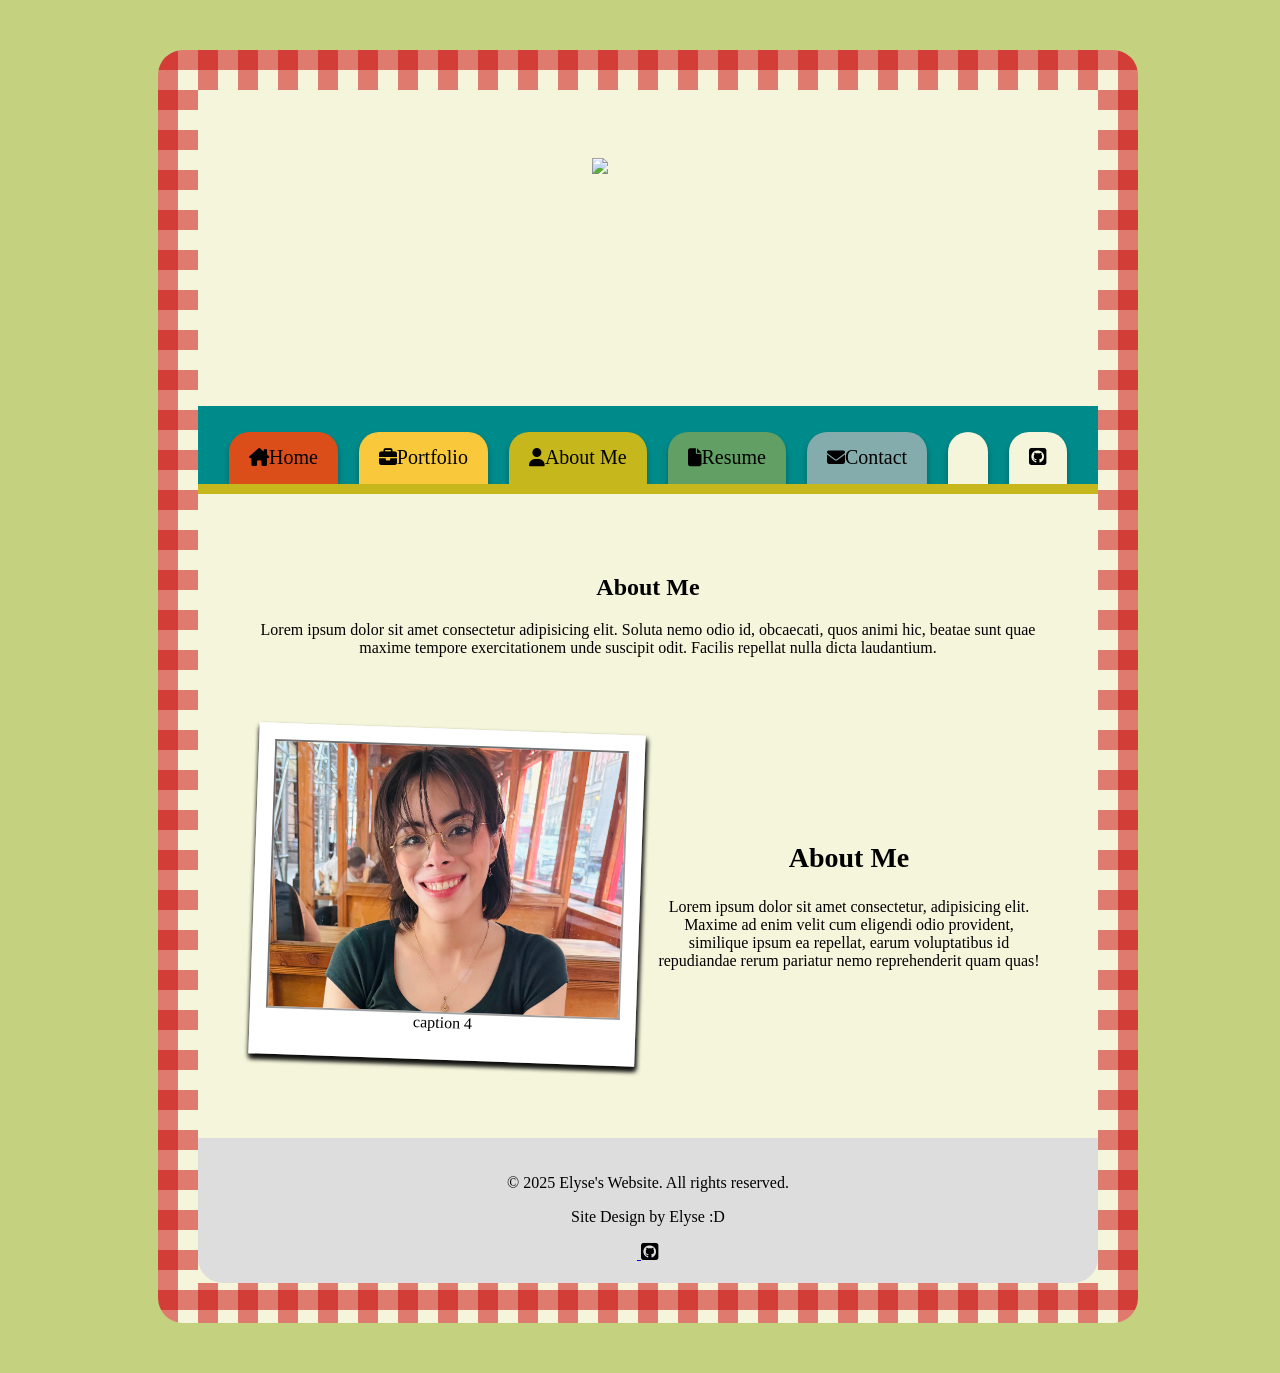
==== about-me.html @ 4fd1ac85 "first commit" ====
<!-- About me -->
<!DOCTYPE html>
<html lang="en">
<head>
    <meta charset="UTF-8">
    <meta name="viewport" content="width=device-width, initial-scale=1.0">
    <title>Elyse's Digital Cafe</title>
    <link href="style.css" rel="stylesheet"/>
    <link href="about_style.css" rel="stylesheet"/>
    <link rel="stylesheet" href="https://cdnjs.cloudflare.com/ajax/libs/font-awesome/6.5.0/css/all.min.css">
    <script src="https://kit.fontawesome.com/79377060bc.js" crossorigin="anonymous"></script>
    <link rel="preconnect" href="https://fonts.googleapis.com">
    <link rel="preconnect" href="https://fonts.gstatic.com" crossorigin>
    <link href="https://fonts.googleapis.com/css2?family=Almendra+Display&family=Beau+Rivage&family=Caveat:wght@400..700&family=Eagle+Lake&family=Emilys+Candy&family=Henny+Penny&family=Kings&family=Metal+Mania&family=Mystery+Quest&family=Ole&family=Petit+Formal+Script&family=Romanesco&family=Uncial+Antiqua&family=UnifrakturMaguntia&display=swap" rel="stylesheet">
</head>
<body>
    <div class = "main_menu" id = "borderimg">
        <main>
            <!-- Header -->
            <div class="header">
                <div class="title">
                    <h1>Elyse's</h1>
                    <img src="Site_images/Apple_Logo5.PNG" alt="Logo">
                    <h1>Website</h1>
                </div>
                <p>Welcome to Elyse's Website!</p>
            </div>
            <!-- Nav-Bar -->
            <nav class="navbar"> 
                <a id="home" class="active" href="/index.html">
                    <i class="fa-solid fa-house-chimney" style="font-size:18px;"></i>Home
                </a>
                <a id="portfolio" href="/port.html">
                    <i class="fa-solid fa-briefcase" style="font-size:18px;"></i>Portfolio
                </a>
                <a id="about" href="/about-me.html">
                    <i class="fa-solid fa-user" style="font-size:18px;"></i>About Me
                </a>
                <a id="resume" href="/resume.html">
                    <i class="fa-solid fa-file" style="font-size:18px;"></i>Resume
                </a>
                <a id="contact" href="/contact.html">
                    <i class="fa-solid fa-envelope" style="font-size:18px;"></i>Contact
                </a>
                <a class="right" target="_blank" href="https://www.linkedin.com/in/elyse-n-rivera-982820294/">
                    <i class="fa-brands fa-square-linkedin" style="font-size:20px;"></i>
                </a>
                <a class="right" target="_blank" href="https://github.com/Elyzzzar">
                    <i class="fa-brands fa-square-github" style="font-size:20px;"></i>
                </a>
            </nav>
            <!-- Line bar at top of page -->
             <div class="line2"></div>
            <!-- Page Body -->
            <div class="page-body">
                <h2>About Me</h2>
                <p>Lorem ipsum dolor sit amet consectetur adipisicing elit. Soluta nemo odio id, obcaecati, quos animi hic, beatae sunt quae maxime tempore exercitationem unde suscipit odit. Facilis repellat nulla dicta laudantium.</p>
            </div>

            <!-- Profile Photo -->
             <div class="socials-wrapper">
                <div class="profile_photo">
                     <a href="Site_images/Elyse_Rivera_2025.pdf" download>
                         <figure> 
                            <span class="photo_label3">Download Resume</span>
                            <img src="Site_images/rez_gradient.JPG" alt="Project 1">
                            <p class="about_logo" target="_blank" href="">
                                <i class="fa-solid fa-file" style="font-size:2.5pc;color:white;"></i>
                            </p>
                             <figcaption>caption 1</figcaption>
                        </figure>
                    </a>
                    <a target="_blank" href="https://github.com/Elyzzzar">
                        <figure>
                            <span class="photo_label2">Github</span>
                            <img src="Site_images/git_gradient.JPG" alt="Project 2">
                            <p class="about_logo" target="_blank" href="https://github.com/Elyzzzar">
                                <i class="fa-brands fa-square-github" style="font-size:2.5pc;color:white;"></i>
                            </p>
                            <figcaption>caption 2</figcaption>
                        </figure>
                    </a>
                    <a target="_blank" href="https://www.linkedin.com/in/elyse-n-rivera-982820294/">
                        <figure>
                            <span class="photo_label1">Linkedin</span>
                            <img src="Site_images/link_gradient.JPG" alt="Project 3">
                            <p class="about_logo" target="_blank" href="https://www.linkedin.com/in/elyse-n-rivera-982820294/">
                                <i class="fa-brands fa-square-linkedin" style="font-size:2.5pc;color:white;"></i>
                            </p>
                            <figcaption>caption 3</figcaption>
                        </figure>
                    </a>
                    <a>
                        <figure>
                            <span class="photo_label">Me</span>
                            <img src="Site_images/profile_img.jpg" alt="Project 4">
                            <figcaption>caption 4</figcaption>
                        </figure>
                    </a>
                </div>
                    <section class="socials">
                        <h2>About Me</h2>
                            <p>Lorem ipsum dolor sit amet consectetur, adipisicing elit. Maxime ad enim velit cum eligendi odio provident, similique ipsum ea repellat, earum voluptatibus id repudiandae rerum pariatur nemo reprehenderit quam quas!</p>
                    </section>
            </div>



            <!-- <div class="popovers">
                 <figure popover id="photo1"> 
                        <img src="Site_images/jerry.jpeg" alt="Project 1">
                        <figcaption>Big caption 1</figcaption>
                </figure>
            </div> -->


            <!-- Footer -->
            <div class="footer"> 
                <p>&copy; 2025 Elyse's Website. All rights reserved.</p>
                <p>Site Design by Elyse :D</p>
                <div>
                    <a target="_blank" href="https://www.linkedin.com/in/elyse-n-rivera-982820294/">
                        <i class="fa-brands fa-square-linkedin" style="font-size:20px; color:black;"></i>
                    </a>
                    <a target="_blank" href="https://github.com/Elyzzzar">
                        <i class="fa-brands fa-square-github" style="font-size:20px; color:black;"></i>
                    </a>
                </div>
            </div>
        </main>
    </div>
</body>
</html>
---- style.css ----
body {
    /* background-image: url("Site_images/field_test.jpg"); */
	background-color: #c4d280;
	width: 100%;
  	height: 100%;
	background-size: 300px, 200px;
  /* Add your background pattern here */
  	/* background-image: linear-gradient(90deg,rgba(200, 0, 0, 0.5) 50%, transparent 50%),
    linear-gradient(rgba(200, 0, 0, 0.5) 50%, transparent 50%);
  	background-size: 50px 50px; */


}

.page-body{
	margin: 80px 40px 40px 40px;
}

.main_menu {
    border-radius: 25px;
	width: 75%;
    background-color:beige;
	margin-top: 50px;
	margin-bottom: 50px;
    margin-left:auto;
    margin-right: auto;
	overflow: visible;
	max-width: 900px;
}

#borderimg {
	--border-size: 40px;                
	--background-size: 40px;                
	--color: rgba(200, 0, 0, 0.5); 

	width: 75%;
  	margin: 50px auto;
  	border-radius: 25px;

  	border: var(--border-size) solid transparent;

	background-image: linear-gradient(beige, beige),linear-gradient(90deg,rgba(200, 0, 0, 0.5) 50%, transparent 50%),
	linear-gradient(rgba(200, 0, 0, 0.5) 50%, transparent 50%);
  	background-size: auto, var(--background-size) var(--background-size), var(--background-size) var(--background-size);
	background-repeat:
		no-repeat,
		repeat,
		repeat;
	background-origin:
		padding-box,
		border-box,
		border-box;
	background-clip:
		padding-box,
		border-box,
		border-box;
}


main {
    text-align: center;
	overflow: visible;
	position: relative;
}

/* Banner */
.header {
    border-radius: 25px;
    padding: 60px;
    text-align: center;
    background-image: url("Site_images/banner_x.JPG");
	height: 180px;
	margin: 8px 8px 8px 8px;
	background-position-x: center;
	background-position-y: center;
    color: beige;
	background-size: cover;
    background-position: center; 
    background-repeat: no-repeat;
	font-family: Petit Formal Script;

}
.header p{
	margin: 20px 7px;
}
.title{
	display: flex;
	align-items: center;
	justify-content: center;
	flex-wrap: wrap;
	gap: 15px;
}
.title h1{
	font-size: 2.0em;
}
.title img{
	height: 90px;
	width: 90px;
}

/* navbar */
.navbar {
    overflow: hidden;
    background-color: DarkCyan;
	padding: 10px 10px 0px 10px;
    top: 0;
    display: flex;
    justify-content: space-evenly;
	overflow-x: auto;
}

.navbar a{
    border-radius:20px 20px 0 0;
	flex-shrink: 0;
	scrollbar-width:thin;
    display:block;
    color:Black;
    text-align: center;
    padding:14px 20px;
    text-decoration: none;
    font-size: 20px;
    background-color: beige;
	transition: all 0.4s ease;
	translate: 0 1rem;
	height: 2.5rem;
	box-shadow: 0 4px 6px rgba(0, 0, 0, 0.3);
}

.navbar a.right{
    float:right;
}

.navbar a:hover{
    background-color: #ddd;
    color:black;
	translate: 0;
}
/* Active Tab */
/* .navbar a.active{
    background-color: mediumaquamarine;
	transform: translateY(-10px);
  	box-shadow: 0 4px 6px rgba(0, 0, 0, 0.3);

} */

 /* Tab colors*/
#home{
	background-color: #db4e1a;
}
#portfolio{
	background-color: #f9c93b;
}
#about{
	background-color: #c6b71d;
}
#resume{
	background-color: #629f64;
}
#contact{
	background-color: #84acac;
}

/* Line at top of the page */
.line{
	background-color: #db4e1a;
	height: 10px;
}
.line1{
	background-color:  #f9c93b;
	height: 10px;
}
.line2{
	background-color:  #c6b71d;
	height: 10px;
}
.line3{
	background-color: #629f64;
	height: 10px;
}
.line4{
	background-color:  #84acac;
	height: 10px;
}

/* Footer */
.footer {
    padding: 20px;
    text-align: center;
    background: #ddd;
    border-radius: 0 0 25px 25px;
}

.footer .fa-square-linkedin:hover {
    color: mediumaquamarine !important;
}
.footer .fa-square-github:hover {
	color: mediumaquamarine !important;
}

/* Tester margin food images */
.picnic-container{
	position: relative;
	width: 100%;
}

#picnic{
	display: block;
	position: absolute;
	width: 40%;
	left: -30%;
	top: -10rem;
	transform: rotate(20deg);
}

#pie{
	display: block;
	position: absolute;
	width: 34%;
	left: -25%;
	top: -50rem;
	transform: rotate(20deg);
}

#chac{
	display: block;
	position: absolute;
	width: 40%;
	right: -25%;
	top: -100rem;
	transform: rotate(20deg);
}

#picnic:hover{
	transform: rotate(30deg);
} 
#pie:hover{
	transform: rotate(30deg);
}
#chac:hover{
	transform: rotate(30deg);
}
/* .picnic-body{
	width: 60%;
} */



/* Grass */
.grass-container{
	position: relative;
	width: 100%;
}

#grass{
	display: block;
	position: absolute;
	width: 34%;
	left: -2%;
	bottom: -11.7rem;
}

#grass2{
	display: block;
	position: absolute;
	width: 34%;
	left: 33%;
	bottom: -11.7rem;
}

#grass3{
	display: block;
	position: absolute;
	width: 34%;
	left: 68%;
	bottom: -11.7rem;
}

#grass4{
	display: block;
	position: absolute;
	width: 12%;
	left: -2.6rem;
	bottom: -10rem;
	transform: rotate(90deg);
}


/* Flowers */
.flowers-container{
	position: relative;
	width: 100%;
}

#flower{
	display: block;
	position: absolute;
	width: 20%;
	left: -1%;
	bottom: -11.7rem;
}

#flower2{
	display: block;
	position: absolute;
	width: 12%;
	left: 25%;
	bottom: -11.7rem;
}

#flower3{
	display: block;
	position: absolute;
	width: 12%;
	left: 55%;
	bottom: -11.7rem;
}

#flower4{
	display: block;
	position: absolute;
	width: 12%;
	left: 85%;
	bottom: -11.7rem;
}

/* Ants */
.ants-container{
	position: relative;
	width: 100%;
}

#ants{
	display: block;
	position: absolute;
	width: 10%;
	left: -18.6rem;
	top: -33.5rem;
}

#ants2{
	display: block;
	position: absolute;
	width: 10%;
	left: -6.5rem;
	top: -20rem;
}



#div1 {
	position: relative;
	border: 1px solid blue;
	perspective: 100px;
}

#div2{
	inset: 0;
	z-index: -1;
	position: absolute;
	border: 1px solid black;
	/* background-image: linear-gradient(90deg,rgba(200, 0, 0, 0.5) 50%, transparent 50%),linear-gradient(rgba(200, 0, 0, 0.5) 50%, transparent 50%); */
	background-image:linear-gradient(90deg,rgba(200, 0, 0, 0.5) 50%, transparent 50%),
	linear-gradient(rgba(200, 0, 0, 0.5) 50%, transparent 50%), linear-gradient(beige, beige);
	background-size: 50px 50px;
	transform-style: preserve-3d;
	transform: rotateX(45deg);
}



/* That Random Tab Thing */
fieldset {
	--gap: 9px;
	position: absolute;
	top: calc(20px - var(--gap));
	right: -5px;
	border: none;
	margin: 0;
	padding: 0;
	width: 40px;

	legend {
		position: absolute;
		inset: 0;
		display: flex;
		align-items: center;
		justify-content: center;
		font-size: 0;
	}

	input {
		position: absolute;
		opacity: 0;
		pointer-events: 0;
	}

	label {
		position: relative;
		display: block;
		width: 40px;
		height: 30px;
		background: var(--bg-color);
		margin: var(--gap) 0;
		border-top-left-radius: 2px;
		border-top-right-radius: 2px;
		border-bottom-left-radius: 2px;
		font-size: 0;
		box-shadow: -2px 1px 3px rgba(0 0 0 / 0.2);
		cursor: pointer;
		transform: translate(0, 0) scaleX(1);
		transform-origin: left center;
		filter: brightness(90%);
		transition-property: transform filter;
		transition-duration: 0.2s;
		transition-timing-function: cubic-bezier(1, 1, 0.5, 1.3333);

		&:hover {
			transform: translate(0, 0) scaleX(1.25);
		}

		&:after {
			content: "";
			position: absolute;
			top: 100%;
			right: 0;
			width: 0;
			height: 0;
			border-top: 5px solid var(--bg-color);
			border-right: 5px solid transparent;
			border-left: 0px solid transparent;
			border-bottom: 5px solid transparent;
			filter: brightness(62%);
			transition-property: border-right filter;
			transition-duration: 0.2s;
			transition-timing-function: cubic-bezier(1, 1, 0.5, 1.3333);
		}

		&:hover:after {
			border-right: 12px solid transparent;
		}
	}

	input:checked + label,
	input:focus + label {
		transform: translate(0, 0) scaleX(1.25);
		filter: brightness(100%);

		&:after {
			border-right: 12px solid transparent;
			filter: brightness(50%);
		}
	}

	label:nth-of-type(1) {
		--bg-color: #f3b2af;
	}

	label:nth-of-type(2) {
		--bg-color: #b1f4fd;
	}

	label:nth-of-type(3) {
		--bg-color: #d5fec5;
	}

	label:nth-of-type(4) {
		--bg-color: #feffbe;
	}

	label:nth-of-type(5) {
		--bg-color: #f9d7ac;
	}
}





/*
.navbar {
    overflow: hidden;
    background-color: #333;
    position:sticky;
    position: -webkit-stick;
    top: 0;
}

.navbar a{
  float: left;
  display: block;
  color: white;
  text-align: center;
  padding: 14px 20px;
  text-decoration: none;

}

.navbar button{
    float: left;
    display: block;
    color: white;
    text-align: center;
    padding: 14px 20px;
    text-decoration: none;
  
}

.navbar button.social1{
    float: right;
}
.navbar button.social2{
    float: right;
}

.links li a{
    border-radius: 25px;
    display: block;
    color: beige;
    text-align: center;
    padding: 14px 16px;
    text-decoration: none;
} 

li a:hover:not(.active) {
    background-color: #111;
}

.active {
    background-color: green;
}

.socials button{
    margin-left: 10px;
    padding: 8px 14px;
    border: none;
    border-radius: 20px;
    cursor: pointer;

}

.social1{
    background-color: green;
    color: white;
}

.social2{
    background-color: blue;
    color: White;
}

*/

/* Attempt 1 of Fruit */
/* .apple{
	background-image:url("Site_images/apple.PNG"), url("Site_images/pear.PNG");
	background-size: 250px;
	background-repeat: no-repeat;
	background-position: right top, left top;
	border: solid 10px black;
	padding: 25px;
	width: auto;
    height: 10rem;
	margin: 100px 20px 20px 20px; 

} */
---- about_style.css ----
/* About Me Profile Photo */
.socials-wrapper{
	display: flex;
	flex-wrap: wrap;
	justify-content: center;
	align-items: center;
	max-width: 900px;
	margin: 80px 40px 70px 40px;
	gap: 1rem;
	padding-inline: 1rem;
}
.socials-wrapper * {
	box-sizing: border-box;
	flex: 1;
}
.profile_photo{
	display: flex;
	position:relative;
	align-items: center;
	justify-content: center;
	padding: 0;
	aspect-ratio: 7/6;
}

.profile_photo figure{
	display: flex;
	flex-direction: column;
	margin: 0;
	padding: 1rem;
	width: 100%;
	height: 100%;
	background: white;
	box-shadow: 1px 4px 5px rgba(0, 0, 0, 0.55);
	transform: rotate(2deg);
}

.profile_photo figure img {
	display: block;
	width: 100%;
	height: 90%;
	object-fit: cover;
	margin: 0;
	border: 2px rgb(0, 0, 0, 0.55) inset;
}

.profile_photo figcaption {
	display: block;
	width: 100%;
	font-family: 'Times New Roman'; 
	text-align: center;
	margin: 0;
	font-size: 1rem;
	color: black;
}

.profile_photo a{
	inset: 0;
	position: absolute;
	background: none;
	border: none;
	transform-origin: bottom left;
	scale: 1;
	transition-duration: 200ms;
}

.profile_photo a:hover{
	cursor: pointer;
	scale: 1.1;
}

.profile_photo a:nth-child(n){
	 transform: rotate(0deg) translate(0px, -8px);
}

.profile_photo:hover a:nth-child(1){
	transform: rotate(-54deg) translate(0px, -8px);
}
.profile_photo:hover a:nth-child(2){
	transform: rotate(-36deg) translate(0px, -8px);
}

.profile_photo:hover a:nth-child(3){
	 transform: rotate(-18deg) translate(0px, -8px);
}
.profile_photo:hover a:nth-child(4){
	transform: rotate(0deg) translate(0px, -8px);
}
.socials h2{
	font-size: 28px;
}
/* About Me Logos */
.about_logo{
	position: absolute;
	top: 1px;
	left: 16px;
	font-size: 20px;
}
/* About me photo labels */
/* Profile photo label */
.photo_label {
  visibility: hidden;
  width: 120px;
  background-color: black;
  color: #ffffff;
  text-align: center;
  border-radius: 6px;
  padding: 5px 0;
  position: absolute;
  z-index: 1;
  bottom: 110%;
  left: 50%;
  margin-left: -60px;
}
.photo_label::after {
  content: "";
  position: absolute;
  top: 100%;
  left: 50%;
  margin-left: -5px;
  border-width: 5px;
  border-style: solid;
  border-color: black transparent transparent transparent;
}
figure:hover .photo_label {
  visibility: visible;
}
/* Linkedin label */
.photo_label1 {
  visibility: hidden;
  width: 120px;
  background-color: black;
  color: #ffffff;
  text-align: center;
  border-radius: 6px;
  padding: 5px 0;
  position: absolute;
  z-index: 1;
  bottom: 110%;
  left: 50%;
  margin-left: -60px;
  transform: rotate(18deg);
}
.photo_label1::after {
  content: "";
  position: absolute;
  top: 100%;
  left: 50%;
  margin-left: -5px;
  border-width: 5px;
  border-style: solid;
  border-color: black transparent transparent transparent;
}
figure:hover .photo_label1 {
  visibility: visible;
}
/* Git Hub Label */
.photo_label2 {
  visibility: hidden;
  width: 120px;
  background-color: black;
  color: #ffffff;
  text-align: center;
  border-radius: 6px;
  padding: 5px 0;
  position: absolute;
  z-index: 1;
  bottom: 110%;
  left: 50%;
  margin-left: -60px;
  transform: rotate(34deg);
}
.photo_label2::after {
  content: "";
  position: absolute;
  top: 100%;
  left: 50%;
  margin-left: -5px;
  border-width: 5px;
  border-style: solid;
  border-color: black transparent transparent transparent;
}
figure:hover .photo_label2 {
  visibility: visible;
}
/* Resume Label */
.photo_label3 {
  visibility: hidden;
  width: 120px;
  background-color: black;
  color: #ffffff;
  text-align: center;
  border-radius: 6px;
  padding: 5px 0;
  position: absolute;
  z-index: 1;
  bottom: 110%;
  left: 50%;
  margin-left: -60px;
  transform: rotate(52deg);
}
.photo_label3::after {
  content: "";
  position: absolute;
  top: 100%;
  left: 50%;
  margin-left: -5px;
  border-width: 5px;
  border-style: solid;
  border-color: black transparent transparent transparent;
}
figure:hover .photo_label3 {
  visibility: visible;
}
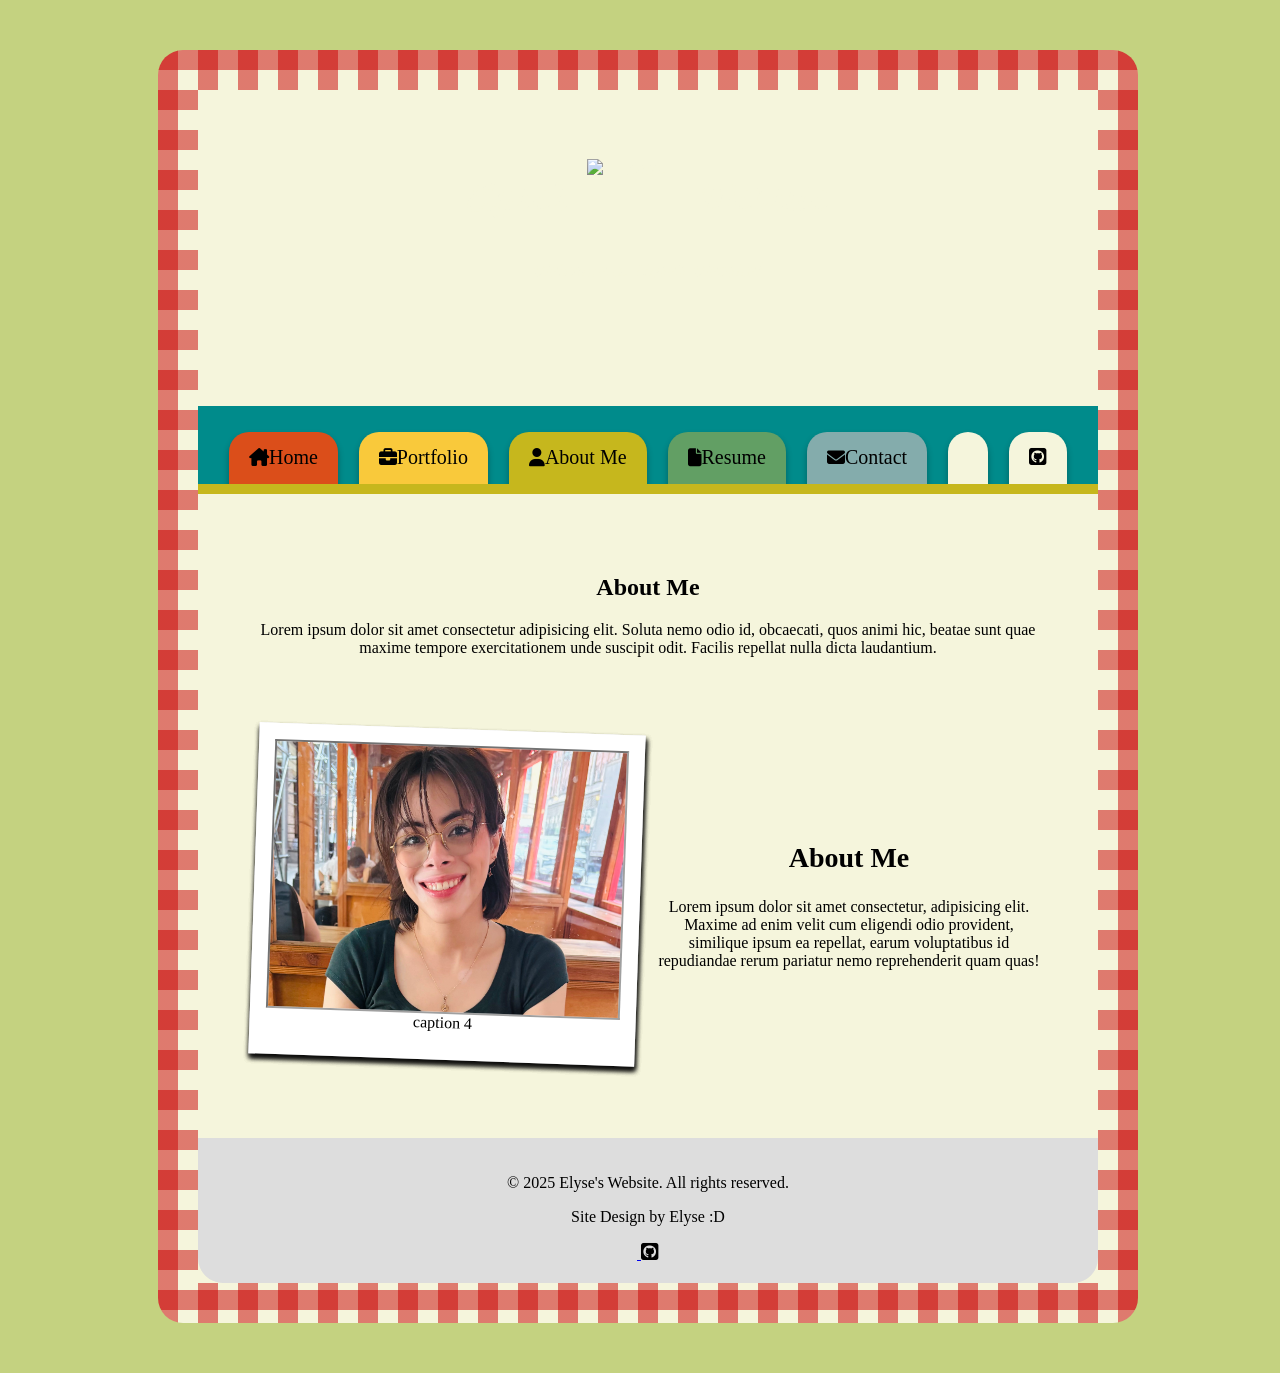
==== commit ed31882f: "Update website files" ====
--- a/about-me.html
+++ b/about-me.html
@@ -20,7 +20,7 @@
             <div class="header">
                 <div class="title">
                     <h1>Elyse's</h1>
-                    <img src="Site_images/Apple_Logo5.PNG" alt="Logo">
+                    <img src="Site_images/Apple_Body1.PNG" alt="Logo">
                     <h1>Website</h1>
                 </div>
                 <p>Welcome to Elyse's Website!</p>
--- a/style.css
+++ b/style.css
@@ -1,9 +1,15 @@
 body {
     /* background-image: url("Site_images/field_test.jpg"); */
 	background-color: #c4d280;
+	background-image: url("Site_images/Custom_Grassy4.jpg");
+	background-repeat: no-repeat;
+	background-size:cover;
+	background-position: center center;
+	background-attachment: fixed;
+
 	width: 100%;
   	height: 100%;
-	background-size: 300px, 200px;
+	/* background-size: 300px, 200px; */
   /* Add your background pattern here */
   	/* background-image: linear-gradient(90deg,rgba(200, 0, 0, 0.5) 50%, transparent 50%),
     linear-gradient(rgba(200, 0, 0, 0.5) 50%, transparent 50%);
@@ -94,14 +100,14 @@
 	font-size: 2.0em;
 }
 .title img{
-	height: 90px;
-	width: 90px;
+	height: 81.5px;
+	width: 100px;
 }
 
 /* navbar */
 .navbar {
     overflow: hidden;
-    background-color: DarkCyan;
+    background-color: darkcyan;
 	padding: 10px 10px 0px 10px;
     top: 0;
     display: flex;
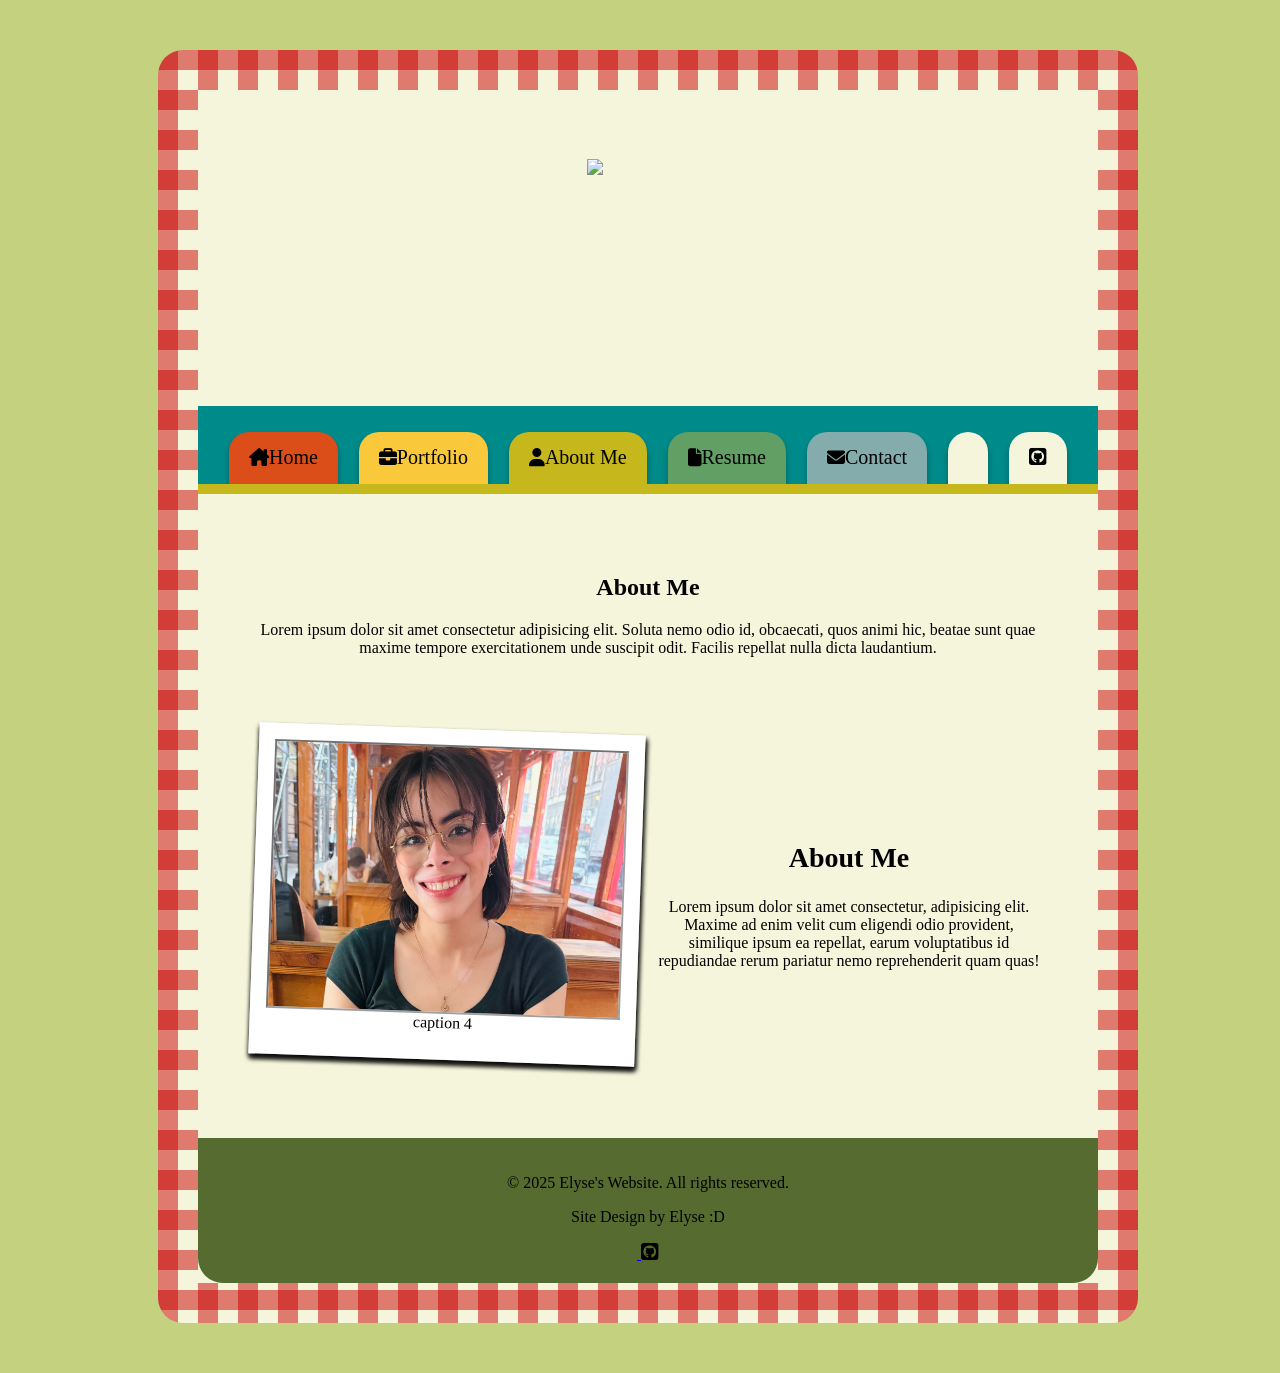
==== commit cc4cfd4e: "Add project files" ====
--- a/about-me.html
+++ b/about-me.html
@@ -60,7 +60,7 @@
             <!-- Profile Photo -->
              <div class="socials-wrapper">
                 <div class="profile_photo">
-                     <a href="Site_images/Elyse_Rivera_2025.pdf" download>
+                     <a href="Site_images/git_gradient.JPG" download>
                          <figure> 
                             <span class="photo_label3">Download Resume</span>
                             <img src="Site_images/rez_gradient.JPG" alt="Project 1">
--- a/style.css
+++ b/style.css
@@ -192,7 +192,7 @@
 .footer {
     padding: 20px;
     text-align: center;
-    background: #ddd;
+    background: darkolivegreen;
     border-radius: 0 0 25px 25px;
 }
 
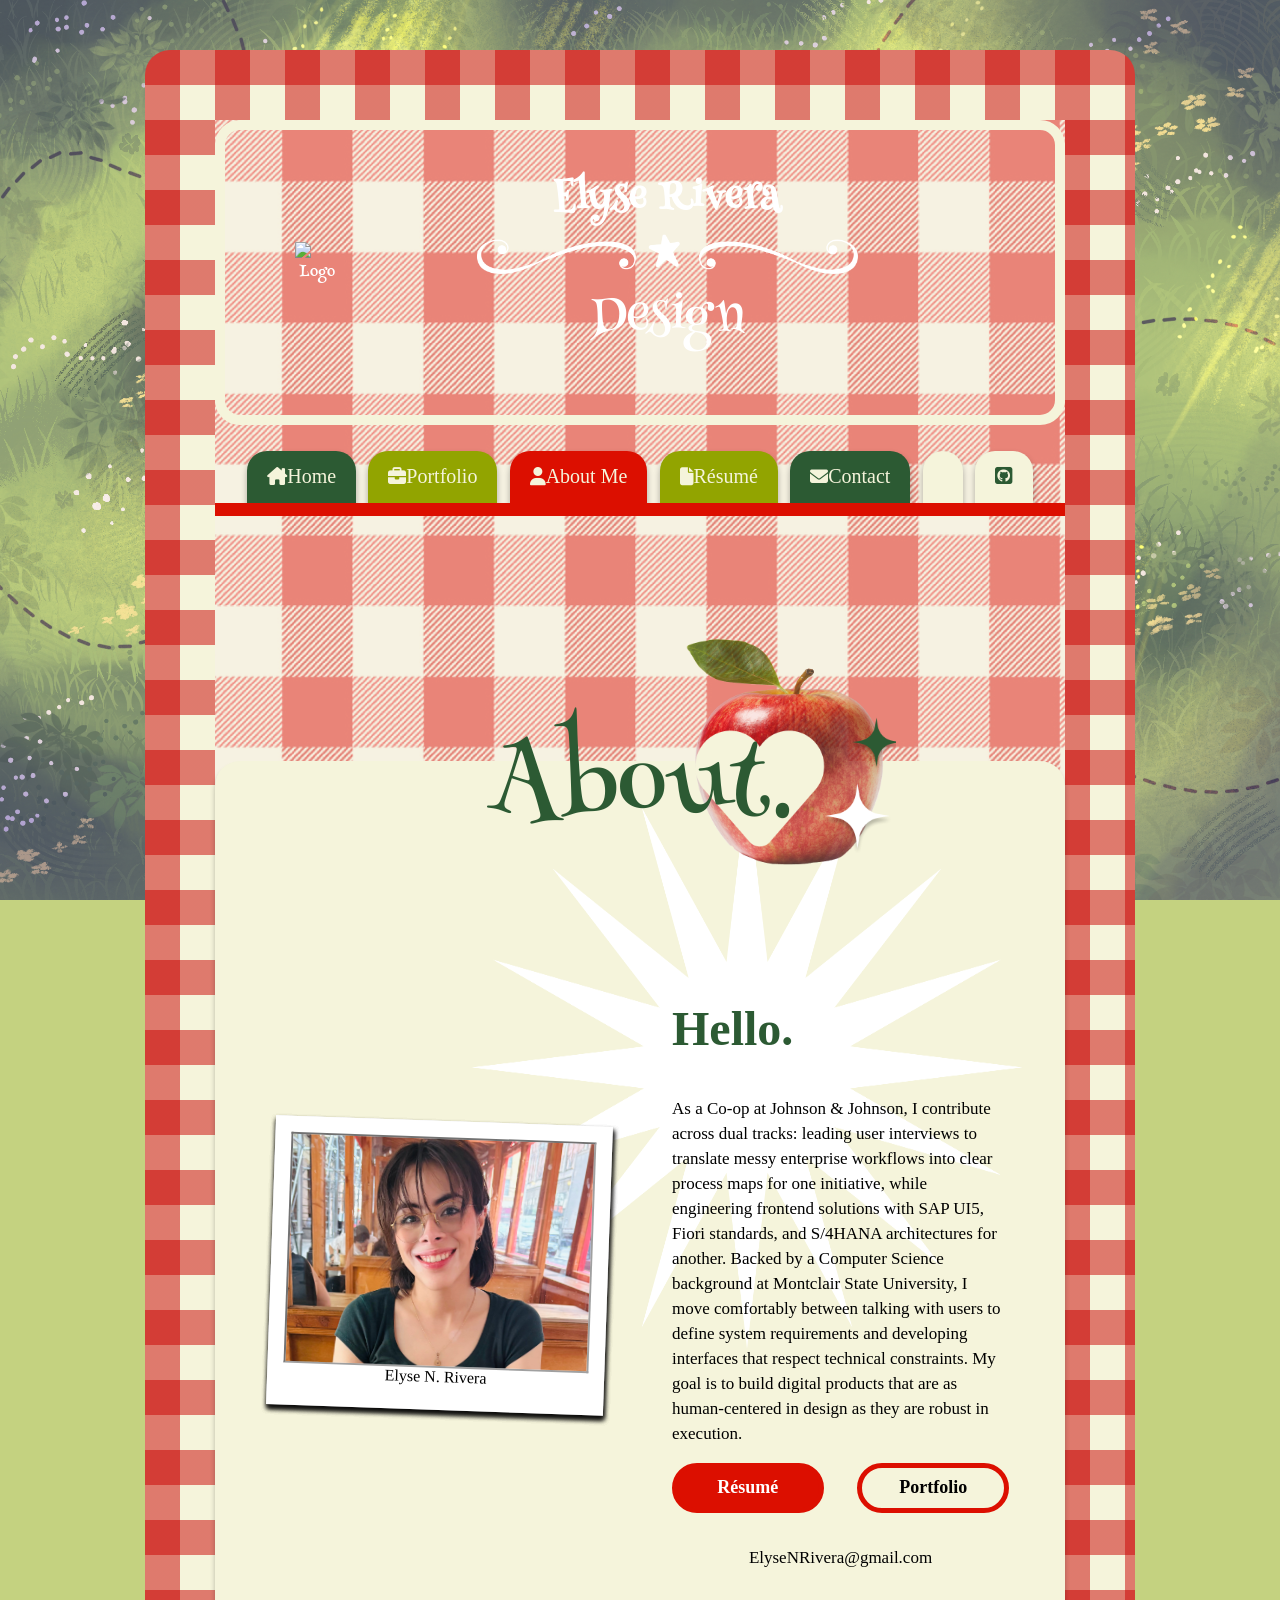
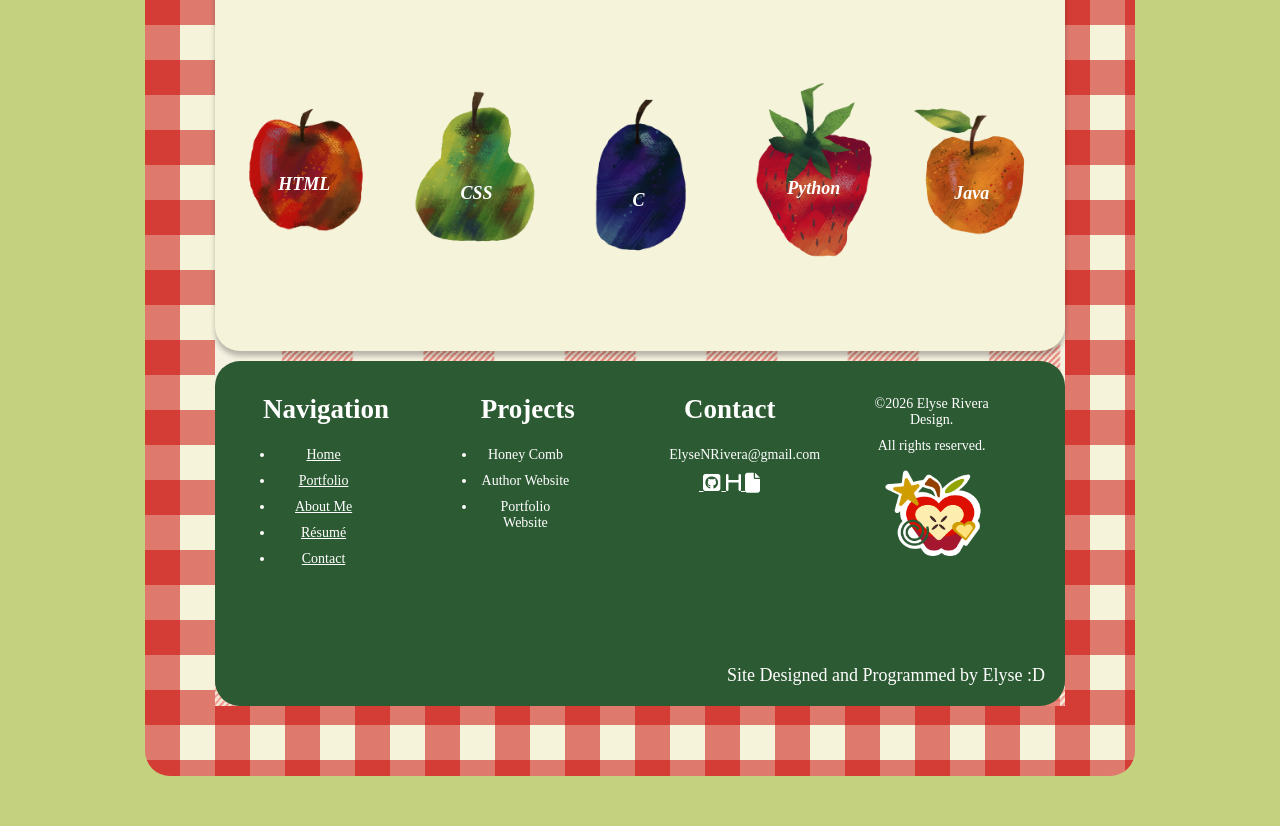
==== commit 801e6dcf: "update image paths and site changes" ====
--- a/about-me.html
+++ b/about-me.html
@@ -19,25 +19,27 @@
             <!-- Header -->
             <div class="header">
                 <div class="title">
-                    <h1>Elyse's</h1>
-                    <img src="Site_images/Apple_Body1.PNG" alt="Logo">
-                    <h1>Website</h1>
-                </div>
-                <p>Welcome to Elyse's Website!</p>
+                    <img src="Site_images/Apple_Body2.PNG" alt="Logo">
+                    <div class="text-box">
+                        <h1>Elyse Rivera</h1>
+                        <img src="Site_images/Title_Decor.png" alt="Underline">
+                        <p>Design</p>
+                    </div>
+                </div>
             </div>
             <!-- Nav-Bar -->
             <nav class="navbar"> 
                 <a id="home" class="active" href="/index.html">
                     <i class="fa-solid fa-house-chimney" style="font-size:18px;"></i>Home
                 </a>
-                <a id="portfolio" href="/port.html">
+                <a id="portfolio" href="https://brickcitybandit247.wixsite.com/elyseriveraportfolio">
                     <i class="fa-solid fa-briefcase" style="font-size:18px;"></i>Portfolio
                 </a>
-                <a id="about" href="/about-me.html">
+                <a id="about current" href="/about-me.html">
                     <i class="fa-solid fa-user" style="font-size:18px;"></i>About Me
                 </a>
-                <a id="resume" href="/resume.html">
-                    <i class="fa-solid fa-file" style="font-size:18px;"></i>Resume
+                <a id="resume" href="/Site_images/Public Resume.pdf" download="Elyse_Rivera_Resume">
+                    <i class="fa-solid fa-file" style="font-size:18px;"></i>Résumé
                 </a>
                 <a id="contact" href="/contact.html">
                     <i class="fa-solid fa-envelope" style="font-size:18px;"></i>Contact
@@ -51,14 +53,177 @@
             </nav>
             <!-- Line bar at top of page -->
              <div class="line2"></div>
+
+            <div class="about-box">
+                <div class="about-title">
+                    <h2>About.</h2>
+                    <img src="Site_images/realistic_apple.png" alt="apple">
+                </div>
+                <!-- star 1 -->
+                <!-- <div class="star"></div> -->
+                <!-- Profile Photo -->
+                <div class="socials-wrapper">
+                    <div class="profile_photo">
+                        <a href="Site_images/git_gradient.JPG" download>
+                            <figure> 
+                                <span class="photo_label3">Download Resume</span>
+                                <img src="Site_images/rez_gradient.JPG" alt="Project 1">
+                                <p class="about_logo" target="_blank" href="">
+                                    <i class="fa-solid fa-file" style="font-size:2.5pc;color:white;"></i>
+                                </p>
+                                <figcaption>caption 1</figcaption>
+                            </figure>
+                        </a>
+                        <a target="_blank" href="https://github.com/Elyzzzar">
+                            <figure>
+                                <span class="photo_label2">Github</span>
+                                <img src="Site_images/git_gradient.JPG" alt="Project 2">
+                                <p class="about_logo" target="_blank" href="https://github.com/Elyzzzar">
+                                    <i class="fa-brands fa-square-github" style="font-size:2.5pc;color:white;"></i>
+                                </p>
+                                <figcaption>caption 2</figcaption>
+                            </figure>
+                        </a>
+                        <a target="_blank" href="https://www.linkedin.com/in/elyse-n-rivera-982820294/">
+                            <figure>
+                                <span class="photo_label1">Linkedin</span>
+                                <img src="Site_images/link_gradient.JPG" alt="Project 3">
+                                <p class="about_logo" target="_blank" href="https://www.linkedin.com/in/elyse-n-rivera-982820294/">
+                                    <i class="fa-brands fa-square-linkedin" style="font-size:2.5pc;color:white;"></i>
+                                </p>
+                                <figcaption>caption 3</figcaption>
+                            </figure>
+                        </a>
+                        <a>
+                            <figure>
+                                <span class="photo_label">Me</span>
+                                <img src="Site_images/profile_img.jpg" alt="Project 4">
+                                <figcaption>Elyse N. Rivera</figcaption>
+                            </figure>
+                        </a>
+                    </div>
+                    <section class="socials">
+                        <!-- star 2 -->
+                        <img class="star" src="Site_images/big_star.png" alt="star">
+                        <div class="hello_wrap">
+                            <h2>Hello.</h2>
+                        </div>
+                        <div class="bio_wrap">
+                            <p>As a Co-op at Johnson & Johnson, I contribute across dual tracks: leading user interviews to translate messy enterprise workflows into clear process maps for one initiative, while engineering frontend solutions with SAP UI5, Fiori standards, and S/4HANA architectures for another. Backed by a Computer Science background at Montclair State University, I move comfortably between talking with users to define system requirements and developing interfaces that respect technical constraints. My goal is to build digital products that are as human-centered in design as they are robust in execution.</p>
+                            <div class="port-buttons">
+                                <button>Résumé</button>
+                                <button id="port-right">Portfolio</button>
+                            </div>
+                            <p id="email">ElyseNRivera@gmail.com</p>
+                        </div>
+                    </section>
+                </div>
+                <div class="fruit">
+                    <div class="box">
+                        <img src="Site_images/apple.PNG" alt="apple" height="200" width="200">
+                        <p id="apple">HTML</p>
+                    </div>
+                    <div class="box">
+                        <img src="Site_images/pear.PNG" alt="pear" height="195" width="195">
+                        <p id="pear">CSS</p>
+                    </div>
+                    <div class="box">
+                        <img src="Site_images/plum.PNG" alt="plum" height="200" width="200">
+                        <p id="plum">C</p>
+                    </div>
+                    <div class="box">
+                        <img src="Site_images/strawberry.PNG" alt="strawberry" height="185" width="185">
+                        <p id="straw">Python</p>
+                    </div>
+                    <div class="box">
+                        <img src="Site_images/orange.PNG" alt="orange" height="200" width="200">
+                        <p id="orange">Java</p>
+                    </div>
+                </div>
+            </div>
+             <!-- Footer -->
+            <footer class="footer"> 
+                <div class="foot_wrap">
+                    <!-- Navigation -->
+                    <div class="column">
+                        <h2 class="Title">Navigation</h2>
+                        <ul>
+                            <li>
+                                <a href="/index.html">Home</a>
+                            </li>
+                            <li>
+                                <a href="https://brickcitybandit247.wixsite.com/elyseriveraportfolio">Portfolio</a>
+                            </li>
+                            <li>
+                                <a href="/about-me.html">About Me</a>
+                            </li>
+                            <li>
+                                <a href="/Site_images/Public Resume.pdf" download="Elyse_Rivera_Resume">Résumé</a>        
+                            </li>
+                            <li>    
+                                <a href="/contact.html">Contact</a>
+                            </li>
+                        </ul>
+                    </div>
+                    <!-- Projects -->
+                    <div class="column">
+                        <h2 class="Title">Projects</h2>
+                        <ul>
+                            <li>Honey Comb</li>
+                            <li>Author Website</li>
+                            <li>Portfolio Website</li>
+                        </ul>
+                    </div>
+                    <!-- Contact -->
+                    <div class="column">
+                        <h2 class="Title">Contact</h2>
+                        <p id="my_email">ElyseNRivera@gmail.com</p>
+                        <div class="outside_links">
+                            <a target="_blank" href="https://www.linkedin.com/in/elyse-n-rivera-982820294/">
+                                <i class="fa-brands fa-square-linkedin" style="font-size:20px; color:white;"></i>
+                            </a>
+                            <a target="_blank" href="https://github.com/Elyzzzar">
+                                <i class="fa-brands fa-square-github" style="font-size:20px; color:white;"></i>
+                            </a>
+                            <a target="_blank" href="https://montclair.joinhandshake.com/profiles/elyserivera">
+                                <i class="fa-solid fa-h" style="font-size:20px; color:white;"></i>
+                            </a>
+                            <a target="_blank" href="">
+                                <i class="fa-solid fa-file" style="font-size:20px; color:white;"></i>
+                            </a>
+                        </div>
+                    </div>
+                    <!-- Rights reserved -->
+                    <div class="column">
+                        <p id="copyright">©2026 Elyse Rivera Design.</p>
+                        <p id="rights">All rights reserved.</p>
+                        <div class="apple_logo"></div>
+                    </div>
+                </div>
+                <div class="credit">
+                    Site Designed and Programmed by Elyse :D
+                </div>
+
+                <!-- Original Footer content -->
+                <!-- <p>&copy; 2025 Elyse's Website. All rights reserved.</p>
+                <p>Site Design by Elyse :D</p>
+                <div>
+                    <a target="_blank" href="https://www.linkedin.com/in/elyse-n-rivera-982820294/">
+                        <i class="fa-brands fa-square-linkedin" style="font-size:20px; color:black;"></i>
+                    </a>
+                    <a target="_blank" href="https://github.com/Elyzzzar">
+                        <i class="fa-brands fa-square-github" style="font-size:20px; color:black;"></i>
+                    </a>
+                </div> -->
+            </footer>
             <!-- Page Body -->
-            <div class="page-body">
+            <!-- <div class="page-body">
                 <h2>About Me</h2>
                 <p>Lorem ipsum dolor sit amet consectetur adipisicing elit. Soluta nemo odio id, obcaecati, quos animi hic, beatae sunt quae maxime tempore exercitationem unde suscipit odit. Facilis repellat nulla dicta laudantium.</p>
-            </div>
+            </div> -->
 
             <!-- Profile Photo -->
-             <div class="socials-wrapper">
+             <!-- <div class="socials-wrapper">
                 <div class="profile_photo">
                      <a href="Site_images/git_gradient.JPG" download>
                          <figure> 
@@ -102,7 +267,7 @@
                         <h2>About Me</h2>
                             <p>Lorem ipsum dolor sit amet consectetur, adipisicing elit. Maxime ad enim velit cum eligendi odio provident, similique ipsum ea repellat, earum voluptatibus id repudiandae rerum pariatur nemo reprehenderit quam quas!</p>
                     </section>
-            </div>
+            </div> -->
 
 
 
@@ -115,7 +280,7 @@
 
 
             <!-- Footer -->
-            <div class="footer"> 
+            <!-- <div class="footer"> 
                 <p>&copy; 2025 Elyse's Website. All rights reserved.</p>
                 <p>Site Design by Elyse :D</p>
                 <div>
@@ -126,7 +291,7 @@
                         <i class="fa-brands fa-square-github" style="font-size:20px; color:black;"></i>
                     </a>
                 </div>
-            </div>
+            </div> -->
         </main>
     </div>
 </body>
--- a/style.css
+++ b/style.css
@@ -1,486 +1,609 @@
 body {
-    /* background-image: url("Site_images/field_test.jpg"); */
-	background-color: #c4d280;
-	background-image: url("Site_images/Custom_Grassy4.jpg");
-	background-repeat: no-repeat;
-	background-size:cover;
-	background-position: center center;
-	background-attachment: fixed;
-
-	width: 100%;
-  	height: 100%;
-	/* background-size: 300px, 200px; */
+  /* background-image: url("Site_images/field_test.jpg"); */
+  font-family: "EB Garamond", serif;
+  background-color: #c4d280;
+  background-image: url("Site_images/Custom_Grassy9.PNG");
+  background-repeat: no-repeat;
+  background-size: cover;
+  background-position: center center;
+  background-attachment: fixed;
+  width: 100%;
+  height: 100%;
+  margin: 0px;
+  /* background-size: 300px, 200px; */
   /* Add your background pattern here */
-  	/* background-image: linear-gradient(90deg,rgba(200, 0, 0, 0.5) 50%, transparent 50%),
-    linear-gradient(rgba(200, 0, 0, 0.5) 50%, transparent 50%);
-  	background-size: 50px 50px; */
-
-
-}
-
-.page-body{
-	margin: 80px 40px 40px 40px;
+  /* background-image: linear-gradient(90deg,rgba(200, 0, 0, 0.5) 50%, transparent 50%),
+   linear-gradient(rgba(200, 0, 0, 0.5) 50%, transparent 50%);
+  background-size: 50px 50px; */
 }
 
 .main_menu {
-    border-radius: 25px;
-	width: 75%;
-    background-color:beige;
-	margin-top: 50px;
-	margin-bottom: 50px;
-    margin-left:auto;
-    margin-right: auto;
-	overflow: visible;
-	max-width: 900px;
+  border-radius: 25px;
+  width: 75%;
+  background-color: #f5f4db;
+  margin-top: 50px;
+  margin-bottom: 50px;
+  margin-left: auto;
+  margin-right: auto;
+  overflow: visible;
+  max-width: 850px;
+}
+
+main {
+  text-align: center;
+  overflow: visible;
+  position: relative;
 }
 
 #borderimg {
-	--border-size: 40px;                
-	--background-size: 40px;                
-	--color: rgba(200, 0, 0, 0.5); 
-
-	width: 75%;
-  	margin: 50px auto;
-  	border-radius: 25px;
-
-  	border: var(--border-size) solid transparent;
-
-	background-image: linear-gradient(beige, beige),linear-gradient(90deg,rgba(200, 0, 0, 0.5) 50%, transparent 50%),
-	linear-gradient(rgba(200, 0, 0, 0.5) 50%, transparent 50%);
-  	background-size: auto, var(--background-size) var(--background-size), var(--background-size) var(--background-size);
-	background-repeat:
-		no-repeat,
-		repeat,
-		repeat;
-	background-origin:
-		padding-box,
-		border-box,
-		border-box;
-	background-clip:
-		padding-box,
-		border-box,
-		border-box;
-}
-
-
-main {
-    text-align: center;
-	overflow: visible;
-	position: relative;
+  --border-size: 70px;
+  --background-size: 70px;
+  --color: rgba(200, 0, 0, 0.5);
+  width: 75%;
+  margin: 50px auto;
+  border-radius: 25px;
+  border: var(--border-size) solid transparent;
+  background-image: url("Site_images/picnic_center.png"), linear-gradient(90deg, rgba(200, 0, 0, 0.5) 50%, transparent 50%), linear-gradient(var(--color) 50%, transparent 50%);
+  background-size: 900px, var(--background-size) var(--background-size), var(--background-size) var(--background-size);
+  background-repeat: repeat, repeat, repeat;
+  background-origin: padding-box, border-box, border-box;
+  background-clip: padding-box, border-box, border-box;
+}
+
+::-moz-selection {
+  background: #84F980;
+  color: #000000;
+}
+
+::selection {
+  background: #84F980;
+  color: #000000;
+}
+
+::-moz-selection {
+  background: #84F980;
+  color: #000000;
 }
 
 /* Banner */
 .header {
-    border-radius: 25px;
-    padding: 60px;
-    text-align: center;
-    background-image: url("Site_images/banner_x.JPG");
-	height: 180px;
-	margin: 8px 8px 8px 8px;
-	background-position-x: center;
-	background-position-y: center;
-    color: beige;
-	background-size: cover;
-    background-position: center; 
-    background-repeat: no-repeat;
-	font-family: Petit Formal Script;
-
-}
-.header p{
-	margin: 20px 7px;
-}
-.title{
-	display: flex;
-	align-items: center;
-	justify-content: center;
-	flex-wrap: wrap;
-	gap: 15px;
-}
-.title h1{
-	font-size: 2.0em;
-}
-.title img{
-	height: 81.5px;
-	width: 100px;
-}
-
-/* navbar */
+  border: #f5f4db 10px solid;
+  border-radius: 25px;
+  padding: 35px 70px 70px 70px;
+  text-align: center;
+  height: 180px;
+  margin: 0px 0px 0px 0px;
+  color: white;
+  background-image: url("Site_images/banner_x.JPG");
+  background-position-y: center;
+  background-position-x: center;
+  background-size: cover;
+  background-position: center;
+  background-repeat: no-repeat;
+  font-family: "Henny Penny";
+  font-style: normal;
+  font-weight: 400;
+}
+
+.title {
+  display: flex;
+  align-items: center;
+  justify-content: center;
+  flex-direction: row;
+  gap: 10px;
+}
+
+.title img {
+  width: 25%;
+  height: 25%;
+  -o-object-fit: cover;
+     object-fit: cover;
+  -o-object-position: center;
+     object-position: center;
+}
+
+.text-box {
+  display: flex;
+  align-items: center;
+  justify-content: center;
+  flex-direction: column;
+}
+.text-box h1 {
+  font-size: 3vw;
+  letter-spacing: 1px;
+  margin: 0px 0px 0px 0px;
+}
+.text-box img {
+  width: 60%;
+  width: 60%;
+}
+.text-box p {
+  font-size: 4vw;
+  margin: 0px 0px 0px 0px;
+}
+
+@media (max-width: 840px) {
+  .title img {
+    width: 40%;
+    height: 40%;
+  }
+  .text-box h1 {
+    font-size: 5vw;
+  }
+  .text-box p {
+    font-size: 6vw;
+  }
+  .text-box img {
+    width: 100%;
+    width: 100%;
+  }
+}
+@media (max-width: 640px) {
+  .title img {
+    width: 50%;
+    height: 50%;
+  }
+  .text-box h1 {
+    font-size: 6vw;
+  }
+  .text-box p {
+    font-size: 7vw;
+  }
+  .text-box img {
+    width: 100%;
+    width: 100%;
+  }
+}
+/* navbar wrapper */
 .navbar {
-    overflow: hidden;
-    background-color: darkcyan;
-	padding: 10px 10px 0px 10px;
-    top: 0;
-    display: flex;
-    justify-content: space-evenly;
-	overflow-x: auto;
-}
-
-.navbar a{
-    border-radius:20px 20px 0 0;
-	flex-shrink: 0;
-	scrollbar-width:thin;
-    display:block;
-    color:Black;
-    text-align: center;
-    padding:14px 20px;
-    text-decoration: none;
-    font-size: 20px;
-    background-color: beige;
-	transition: all 0.4s ease;
-	translate: 0 1rem;
-	height: 2.5rem;
-	box-shadow: 0 4px 6px rgba(0, 0, 0, 0.3);
-}
-
-.navbar a.right{
-    float:right;
-}
-
-.navbar a:hover{
-    background-color: #ddd;
-    color:black;
-	translate: 0;
-}
-/* Active Tab */
-/* .navbar a.active{
-    background-color: mediumaquamarine;
-	transform: translateY(-10px);
-  	box-shadow: 0 4px 6px rgba(0, 0, 0, 0.3);
-
-} */
-
- /* Tab colors*/
-#home{
-	background-color: #db4e1a;
-}
-#portfolio{
-	background-color: #f9c93b;
-}
-#about{
-	background-color: #c6b71d;
-}
-#resume{
-	background-color: #629f64;
-}
-#contact{
-	background-color: #84acac;
+  overflow: hidden;
+  background-color: transparent;
+  padding: 10px 20px 0px 20px;
+  top: 0;
+  display: flex;
+  justify-content: space-evenly;
+  overflow-x: auto;
+}
+
+.navbar a {
+  border-radius: 20px 20px 0 0;
+  flex-shrink: 0;
+  scrollbar-width: thin;
+  display: block;
+  color: #f5f4db;
+  text-align: center;
+  padding: 14px 20px;
+  text-decoration: none;
+  font-size: 20px;
+  background-color: #DC0F00;
+  transition: all 0.4s ease;
+  translate: 0 1rem;
+  height: 2.5rem;
+  box-shadow: 0 4px 6px rgba(0, 0, 0, 0.3);
+}
+
+.navbar a.right {
+  float: right;
+  background-color: #f5f4db;
+  color: #2C5A33;
+}
+
+.navbar a:hover {
+  color: black;
+  translate: 0;
+}
+
+/* Tab colors*/
+#home {
+  background-color: #2C5A33;
+}
+#home.current {
+  background-color: #DC0F00;
+}
+
+#portfolio {
+  background-color: #92A400;
+}
+#portfolio.current {
+  background-color: #DC0F00;
+}
+
+#about {
+  background-color: #2C5A33;
+}
+#about.current {
+  background-color: #DC0F00;
+}
+
+#resume {
+  background-color: #92A400;
+}
+#resume.current {
+  background-color: #DC0F00;
+}
+
+#contact {
+  background-color: #2C5A33;
+}
+#contact.current {
+  background-color: #DC0F00;
 }
 
 /* Line at top of the page */
-.line{
-	background-color: #db4e1a;
-	height: 10px;
-}
-.line1{
-	background-color:  #f9c93b;
-	height: 10px;
-}
-.line2{
-	background-color:  #c6b71d;
-	height: 10px;
-}
-.line3{
-	background-color: #629f64;
-	height: 10px;
-}
-.line4{
-	background-color:  #84acac;
-	height: 10px;
+.line {
+  background-color: #DC0F00;
+  height: 15px;
+}
+
+.line1 {
+  background-color: #DC0F00;
+  height: 13px;
+}
+
+.line2 {
+  background-color: #DC0F00;
+  height: 13px;
+}
+
+.line3 {
+  background-color: #DC0F00;
+  height: 13px;
+}
+
+.line4 {
+  background-color: #DC0F00;
+  height: 13px;
+}
+
+.page-body {
+  background-color: #f5f4db;
+  margin: 0px 0px 0px 0px;
+  height: 300px;
+  border-radius: 25px;
+  overflow: hidden;
+  box-shadow: 0 5.006px 5.006px 0 rgba(0, 0, 0, 0.25);
 }
 
 /* Footer */
 .footer {
-    padding: 20px;
-    text-align: center;
-    background: darkolivegreen;
-    border-radius: 0 0 25px 25px;
-}
-
-.footer .fa-square-linkedin:hover {
-    color: mediumaquamarine !important;
-}
-.footer .fa-square-github:hover {
-	color: mediumaquamarine !important;
+  color: white;
+  font-family: "EB Garamond";
+  font-size: 18px;
+  background: #2C5A33;
+  border-radius: 25px;
+  text-align: center;
+}
+.footer .credit {
+  text-align: end;
+  padding: 10px 20px 20px 10px;
+}
+.footer .foot_wrap {
+  display: grid;
+  width: 95%;
+  margin: 10px;
+  grid-template-columns: repeat(auto-fit, minmax(170px, 1fr));
+  gap: 0px;
+  padding: 0px;
+}
+.footer .foot_wrap li, .footer .foot_wrap p {
+  width: 60%;
+  text-align: center;
+  font-family: "Lora";
+  font-size: 14px;
+  font-style: normal;
+  font-weight: 50;
+  line-height: normal;
+}
+.footer .foot_wrap p {
+  margin: auto;
+}
+.footer .foot_wrap li {
+  margin: 10px 10px 5px 10px;
+}
+.footer .foot_wrap .column a {
+  color: white;
+}
+.footer .foot_wrap .column {
+  position: relative;
+  margin: 10px 0px 10px 0px;
+  aspect-ratio: 2.3/3;
+  width: 100%;
+}
+.footer .foot_wrap .column #my_email {
+  text-align: end;
+}
+.footer .foot_wrap .column #copyright {
+  margin-top: 25px;
+  margin-bottom: 10px;
+}
+.footer .foot_wrap .column #rights {
+  margin-bottom: 10px;
+}
+.footer .foot_wrap .column .outside_links {
+  margin: 10px;
+}
+.footer .foot_wrap .column .apple_logo {
+  margin: auto;
+  background-image: url("Site_images/Apple_Body2.png");
+  background-size: cover;
+  background-repeat: no-repeat;
+  background-position: center;
+  width: 50%;
+  height: 35%;
+  -o-object-fit: cover;
+     object-fit: cover;
+  -o-object-position: center;
+     object-position: center;
+}
+.footer .foot_wrap .fa-square-linkedin:hover {
+  color: #84F980 !important;
+}
+.footer .foot_wrap .fa-square-github:hover {
+  color: #84F980 !important;
+}
+.footer .foot_wrap .fa-h:hover {
+  color: #84F980 !important;
+}
+.footer .foot_wrap .fa-file:hover {
+  color: #84F980 !important;
 }
 
 /* Tester margin food images */
-.picnic-container{
-	position: relative;
-	width: 100%;
-}
-
-#picnic{
-	display: block;
-	position: absolute;
-	width: 40%;
-	left: -30%;
-	top: -10rem;
-	transform: rotate(20deg);
-}
-
-#pie{
-	display: block;
-	position: absolute;
-	width: 34%;
-	left: -25%;
-	top: -50rem;
-	transform: rotate(20deg);
-}
-
-#chac{
-	display: block;
-	position: absolute;
-	width: 40%;
-	right: -25%;
-	top: -100rem;
-	transform: rotate(20deg);
-}
-
-#picnic:hover{
-	transform: rotate(30deg);
-} 
-#pie:hover{
-	transform: rotate(30deg);
-}
-#chac:hover{
-	transform: rotate(30deg);
-}
+.picnic-container {
+  position: relative;
+  width: 100%;
+}
+
+#picnic {
+  display: block;
+  position: absolute;
+  width: 40%;
+  left: -30%;
+  top: -10rem;
+  transform: rotate(20deg);
+}
+
+#pie {
+  display: block;
+  position: absolute;
+  width: 34%;
+  left: -25%;
+  top: -50rem;
+  transform: rotate(20deg);
+}
+
+#chac {
+  display: block;
+  position: absolute;
+  width: 40%;
+  right: -25%;
+  top: -100rem;
+  transform: rotate(20deg);
+}
+
+#picnic:hover {
+  transform: rotate(30deg);
+}
+
+#pie:hover {
+  transform: rotate(30deg);
+}
+
+#chac:hover {
+  transform: rotate(30deg);
+}
+
 /* .picnic-body{
 	width: 60%;
 } */
-
-
-
 /* Grass */
-.grass-container{
-	position: relative;
-	width: 100%;
-}
-
-#grass{
-	display: block;
-	position: absolute;
-	width: 34%;
-	left: -2%;
-	bottom: -11.7rem;
-}
-
-#grass2{
-	display: block;
-	position: absolute;
-	width: 34%;
-	left: 33%;
-	bottom: -11.7rem;
-}
-
-#grass3{
-	display: block;
-	position: absolute;
-	width: 34%;
-	left: 68%;
-	bottom: -11.7rem;
-}
-
-#grass4{
-	display: block;
-	position: absolute;
-	width: 12%;
-	left: -2.6rem;
-	bottom: -10rem;
-	transform: rotate(90deg);
-}
-
+.grass-container {
+  position: relative;
+  width: 100%;
+}
+
+#grass {
+  display: block;
+  position: absolute;
+  width: 34%;
+  left: -2%;
+  bottom: -11.7rem;
+}
+
+#grass2 {
+  display: block;
+  position: absolute;
+  width: 34%;
+  left: 33%;
+  bottom: -11.7rem;
+}
+
+#grass3 {
+  display: block;
+  position: absolute;
+  width: 34%;
+  left: 68%;
+  bottom: -11.7rem;
+}
+
+#grass4 {
+  display: block;
+  position: absolute;
+  width: 12%;
+  left: -2.6rem;
+  bottom: -10rem;
+  transform: rotate(90deg);
+}
 
 /* Flowers */
-.flowers-container{
-	position: relative;
-	width: 100%;
-}
-
-#flower{
-	display: block;
-	position: absolute;
-	width: 20%;
-	left: -1%;
-	bottom: -11.7rem;
-}
-
-#flower2{
-	display: block;
-	position: absolute;
-	width: 12%;
-	left: 25%;
-	bottom: -11.7rem;
-}
-
-#flower3{
-	display: block;
-	position: absolute;
-	width: 12%;
-	left: 55%;
-	bottom: -11.7rem;
-}
-
-#flower4{
-	display: block;
-	position: absolute;
-	width: 12%;
-	left: 85%;
-	bottom: -11.7rem;
+.flowers-container {
+  position: relative;
+  width: 100%;
+}
+
+#flower {
+  display: block;
+  position: absolute;
+  width: 20%;
+  left: -1%;
+  bottom: -11.7rem;
+}
+
+#flower2 {
+  display: block;
+  position: absolute;
+  width: 12%;
+  left: 25%;
+  bottom: -11.7rem;
+}
+
+#flower3 {
+  display: block;
+  position: absolute;
+  width: 12%;
+  left: 55%;
+  bottom: -11.7rem;
+}
+
+#flower4 {
+  display: block;
+  position: absolute;
+  width: 12%;
+  left: 85%;
+  bottom: -11.7rem;
 }
 
 /* Ants */
-.ants-container{
-	position: relative;
-	width: 100%;
-}
-
-#ants{
-	display: block;
-	position: absolute;
-	width: 10%;
-	left: -18.6rem;
-	top: -33.5rem;
-}
-
-#ants2{
-	display: block;
-	position: absolute;
-	width: 10%;
-	left: -6.5rem;
-	top: -20rem;
-}
-
-
+.ants-container {
+  position: relative;
+  width: 100%;
+}
+
+#ants {
+  display: block;
+  position: absolute;
+  width: 10%;
+  left: -18.6rem;
+  top: -33.5rem;
+}
+
+#ants2 {
+  display: block;
+  position: absolute;
+  width: 10%;
+  left: -6.5rem;
+  top: -20rem;
+}
 
 #div1 {
-	position: relative;
-	border: 1px solid blue;
-	perspective: 100px;
-}
-
-#div2{
-	inset: 0;
-	z-index: -1;
-	position: absolute;
-	border: 1px solid black;
-	/* background-image: linear-gradient(90deg,rgba(200, 0, 0, 0.5) 50%, transparent 50%),linear-gradient(rgba(200, 0, 0, 0.5) 50%, transparent 50%); */
-	background-image:linear-gradient(90deg,rgba(200, 0, 0, 0.5) 50%, transparent 50%),
-	linear-gradient(rgba(200, 0, 0, 0.5) 50%, transparent 50%), linear-gradient(beige, beige);
-	background-size: 50px 50px;
-	transform-style: preserve-3d;
-	transform: rotateX(45deg);
-}
-
-
+  position: relative;
+  border: 1px solid blue;
+  perspective: 100px;
+}
+
+#div2 {
+  inset: 0;
+  z-index: -1;
+  position: absolute;
+  border: 1px solid black;
+  /* background-image: linear-gradient(90deg,rgba(200, 0, 0, 0.5) 50%, transparent 50%),linear-gradient(rgba(200, 0, 0, 0.5) 50%, transparent 50%); */
+  background-image: linear-gradient(90deg, rgba(200, 0, 0, 0.5) 50%, transparent 50%), linear-gradient(rgba(200, 0, 0, 0.5) 50%, transparent 50%), linear-gradient(beige, beige);
+  background-size: 50px 50px;
+  transform-style: preserve-3d;
+  transform: rotateX(45deg);
+}
 
 /* That Random Tab Thing */
 fieldset {
-	--gap: 9px;
-	position: absolute;
-	top: calc(20px - var(--gap));
-	right: -5px;
-	border: none;
-	margin: 0;
-	padding: 0;
-	width: 40px;
-
-	legend {
-		position: absolute;
-		inset: 0;
-		display: flex;
-		align-items: center;
-		justify-content: center;
-		font-size: 0;
-	}
-
-	input {
-		position: absolute;
-		opacity: 0;
-		pointer-events: 0;
-	}
-
-	label {
-		position: relative;
-		display: block;
-		width: 40px;
-		height: 30px;
-		background: var(--bg-color);
-		margin: var(--gap) 0;
-		border-top-left-radius: 2px;
-		border-top-right-radius: 2px;
-		border-bottom-left-radius: 2px;
-		font-size: 0;
-		box-shadow: -2px 1px 3px rgba(0 0 0 / 0.2);
-		cursor: pointer;
-		transform: translate(0, 0) scaleX(1);
-		transform-origin: left center;
-		filter: brightness(90%);
-		transition-property: transform filter;
-		transition-duration: 0.2s;
-		transition-timing-function: cubic-bezier(1, 1, 0.5, 1.3333);
-
-		&:hover {
-			transform: translate(0, 0) scaleX(1.25);
-		}
-
-		&:after {
-			content: "";
-			position: absolute;
-			top: 100%;
-			right: 0;
-			width: 0;
-			height: 0;
-			border-top: 5px solid var(--bg-color);
-			border-right: 5px solid transparent;
-			border-left: 0px solid transparent;
-			border-bottom: 5px solid transparent;
-			filter: brightness(62%);
-			transition-property: border-right filter;
-			transition-duration: 0.2s;
-			transition-timing-function: cubic-bezier(1, 1, 0.5, 1.3333);
-		}
-
-		&:hover:after {
-			border-right: 12px solid transparent;
-		}
-	}
-
-	input:checked + label,
-	input:focus + label {
-		transform: translate(0, 0) scaleX(1.25);
-		filter: brightness(100%);
-
-		&:after {
-			border-right: 12px solid transparent;
-			filter: brightness(50%);
-		}
-	}
-
-	label:nth-of-type(1) {
-		--bg-color: #f3b2af;
-	}
-
-	label:nth-of-type(2) {
-		--bg-color: #b1f4fd;
-	}
-
-	label:nth-of-type(3) {
-		--bg-color: #d5fec5;
-	}
-
-	label:nth-of-type(4) {
-		--bg-color: #feffbe;
-	}
-
-	label:nth-of-type(5) {
-		--bg-color: #f9d7ac;
-	}
-}
-
-
-
-
+  --gap: 9px;
+  position: absolute;
+  top: calc(20px - var(--gap));
+  right: -5px;
+  border: none;
+  margin: 0;
+  padding: 0;
+  width: 40px;
+}
+fieldset legend {
+  position: absolute;
+  inset: 0;
+  display: flex;
+  align-items: center;
+  justify-content: center;
+  font-size: 0;
+}
+fieldset input {
+  position: absolute;
+  opacity: 0;
+  pointer-events: 0;
+}
+fieldset label {
+  position: relative;
+  display: block;
+  width: 40px;
+  height: 30px;
+  background: var(--bg-color);
+  margin: var(--gap) 0;
+  border-top-left-radius: 2px;
+  border-top-right-radius: 2px;
+  border-bottom-left-radius: 2px;
+  font-size: 0;
+  box-shadow: -2px 1px 3px rgba(0, 0, 0, 0.2);
+  cursor: pointer;
+  transform: translate(0, 0) scaleX(1);
+  transform-origin: left center;
+  filter: brightness(90%);
+  transition-property: transform filter;
+  transition-duration: 0.2s;
+  transition-timing-function: cubic-bezier(1, 1, 0.5, 1.3333);
+}
+fieldset label:hover {
+  transform: translate(0, 0) scaleX(1.25);
+}
+fieldset label:after {
+  content: "";
+  position: absolute;
+  top: 100%;
+  right: 0;
+  width: 0;
+  height: 0;
+  border-top: 5px solid var(--bg-color);
+  border-right: 5px solid transparent;
+  border-left: 0px solid transparent;
+  border-bottom: 5px solid transparent;
+  filter: brightness(62%);
+  transition-property: border-right filter;
+  transition-duration: 0.2s;
+  transition-timing-function: cubic-bezier(1, 1, 0.5, 1.3333);
+}
+fieldset label:hover:after {
+  border-right: 12px solid transparent;
+}
+fieldset input:checked + label,
+fieldset input:focus + label {
+  transform: translate(0, 0) scaleX(1.25);
+  filter: brightness(100%);
+}
+fieldset input:checked + label:after,
+fieldset input:focus + label:after {
+  border-right: 12px solid transparent;
+  filter: brightness(50%);
+}
+fieldset label:nth-of-type(1) {
+  --bg-color: #f3b2af;
+}
+fieldset label:nth-of-type(2) {
+  --bg-color: #b1f4fd;
+}
+fieldset label:nth-of-type(3) {
+  --bg-color: #d5fec5;
+}
+fieldset label:nth-of-type(4) {
+  --bg-color: #feffbe;
+}
+fieldset label:nth-of-type(5) {
+  --bg-color: #f9d7ac;
+}
 
 /*
 .navbar {
@@ -508,7 +631,7 @@
     text-align: center;
     padding: 14px 20px;
     text-decoration: none;
-  
+
 }
 
 .navbar button.social1{
@@ -555,7 +678,6 @@
 }
 
 */
-
 /* Attempt 1 of Fruit */
 /* .apple{
 	background-image:url("Site_images/apple.PNG"), url("Site_images/pear.PNG");
@@ -568,9 +690,4 @@
     height: 10rem;
 	margin: 100px 20px 20px 20px; 
 
-} */
-
-
-
-
-
+} *//*# sourceMappingURL=style.css.map */
--- a/about_style.css
+++ b/about_style.css
@@ -1,100 +1,154 @@
-/* About Me Profile Photo */
-.socials-wrapper{
-	display: flex;
-	flex-wrap: wrap;
-	justify-content: center;
-	align-items: center;
-	max-width: 900px;
-	margin: 80px 40px 70px 40px;
-	gap: 1rem;
-	padding-inline: 1rem;
-}
+.about-box {
+  position: relative;
+  background-color: #f5f4db;
+  margin: 245px 0px 0px 0px;
+  padding-top: 100px;
+  padding-bottom: 30px;
+  height: 50%;
+  border-radius: 25px;
+  box-shadow: 0 5.006px 5.006px 0 rgba(0, 0, 0, 0.25);
+}
+
+.socials-wrapper {
+  display: flex;
+  justify-content: center;
+  align-items: center;
+  flex-wrap: wrap;
+  flex-direction: row;
+  gap: 4rem;
+  max-width: 900px;
+  margin: 80px 40px 70px 40px;
+  padding-inline: 1rem;
+}
+
 .socials-wrapper * {
-	box-sizing: border-box;
-	flex: 1;
-}
-.profile_photo{
-	display: flex;
-	position:relative;
-	align-items: center;
-	justify-content: center;
-	padding: 0;
-	aspect-ratio: 7/6;
-}
-
-.profile_photo figure{
-	display: flex;
-	flex-direction: column;
-	margin: 0;
-	padding: 1rem;
-	width: 100%;
-	height: 100%;
-	background: white;
-	box-shadow: 1px 4px 5px rgba(0, 0, 0, 0.55);
-	transform: rotate(2deg);
+  box-sizing: border-box;
+  flex: 1;
+}
+
+/* ~~~~~~~~~~~~~ About Title ~~~~~~~~~~~~~*/
+.about-title {
+  position: relative;
+  display: flex;
+  justify-content: center;
+  flex-direction: row;
+  height: 20px;
+}
+.about-title h2 {
+  position: absolute;
+  color: #2C5A33;
+  font-family: "Henny Penny";
+  font-size: 96px;
+  font-style: normal;
+  font-weight: 400;
+  line-height: normal;
+  margin-left: auto;
+  margin-right: auto;
+  top: -235px;
+  z-index: 10;
+}
+.about-title img {
+  position: absolute;
+  width: 213px;
+  height: 234px;
+  left: 55%;
+  top: -230px;
+  z-index: 1;
+}
+@media (max-width: 640px) {
+  .about-title img {
+    left: 20%;
+    opacity: 0.8;
+  }
+}
+
+/* ~~~~~~~~~~~~~ Profile Photo Left ~~~~~~~~~~~~~*/
+.profile_photo {
+  display: flex;
+  position: relative;
+  align-items: center;
+  justify-content: center;
+  padding: 0;
+  aspect-ratio: 7/6;
+  z-index: 20;
+  min-width: 100px;
+}
+
+.profile_photo figure {
+  display: flex;
+  flex-direction: column;
+  margin: 0;
+  padding: 1rem;
+  width: 100%;
+  height: 100%;
+  background: white;
+  box-shadow: 1px 4px 5px rgba(0, 0, 0, 0.55);
+  transform: rotate(2deg);
 }
 
 .profile_photo figure img {
-	display: block;
-	width: 100%;
-	height: 90%;
-	object-fit: cover;
-	margin: 0;
-	border: 2px rgb(0, 0, 0, 0.55) inset;
+  display: block;
+  width: 100%;
+  height: 90%;
+  -o-object-fit: cover;
+     object-fit: cover;
+  margin: 0;
+  border: 2px rgba(0, 0, 0, 0.55) inset;
 }
 
 .profile_photo figcaption {
-	display: block;
-	width: 100%;
-	font-family: 'Times New Roman'; 
-	text-align: center;
-	margin: 0;
-	font-size: 1rem;
-	color: black;
-}
-
-.profile_photo a{
-	inset: 0;
-	position: absolute;
-	background: none;
-	border: none;
-	transform-origin: bottom left;
-	scale: 1;
-	transition-duration: 200ms;
-}
-
-.profile_photo a:hover{
-	cursor: pointer;
-	scale: 1.1;
-}
-
-.profile_photo a:nth-child(n){
-	 transform: rotate(0deg) translate(0px, -8px);
-}
-
-.profile_photo:hover a:nth-child(1){
-	transform: rotate(-54deg) translate(0px, -8px);
-}
-.profile_photo:hover a:nth-child(2){
-	transform: rotate(-36deg) translate(0px, -8px);
-}
-
-.profile_photo:hover a:nth-child(3){
-	 transform: rotate(-18deg) translate(0px, -8px);
-}
-.profile_photo:hover a:nth-child(4){
-	transform: rotate(0deg) translate(0px, -8px);
-}
-.socials h2{
-	font-size: 28px;
-}
-/* About Me Logos */
-.about_logo{
-	position: absolute;
-	top: 1px;
-	left: 16px;
-	font-size: 20px;
-}
+  display: block;
+  width: 100%;
+  font-family: "Times New Roman";
+  text-align: center;
+  margin: 0;
+  font-size: 1rem;
+  color: black;
+}
+
+.profile_photo a {
+  inset: 0;
+  position: absolute;
+  background: none;
+  border: none;
+  transform-origin: bottom left;
+  scale: 1;
+  transition-duration: 200ms;
+}
+
+.profile_photo a:hover {
+  cursor: pointer;
+  scale: 1.1;
+}
+
+.profile_photo a:nth-child(n) {
+  transform: rotate(0deg) translate(0px, -8px);
+}
+
+.profile_photo:hover a:nth-child(1) {
+  transform: rotate(-54deg) translate(0px, -8px);
+}
+
+.profile_photo:hover a:nth-child(2) {
+  transform: rotate(-36deg) translate(0px, -8px);
+}
+
+.profile_photo:hover a:nth-child(3) {
+  transform: rotate(-18deg) translate(0px, -8px);
+}
+
+.profile_photo:hover a:nth-child(4) {
+  transform: rotate(0deg) translate(0px, -8px);
+}
+
+/* About Me Photo Logos */
+.about_logo {
+  position: absolute;
+  top: 1px;
+  left: 16px;
+  font-size: 20px;
+}
+
 /* About me photo labels */
 /* Profile photo label */
 .photo_label {
@@ -106,11 +160,12 @@
   border-radius: 6px;
   padding: 5px 0;
   position: absolute;
-  z-index: 1;
+  z-index: 20;
   bottom: 110%;
   left: 50%;
   margin-left: -60px;
 }
+
 .photo_label::after {
   content: "";
   position: absolute;
@@ -121,9 +176,11 @@
   border-style: solid;
   border-color: black transparent transparent transparent;
 }
+
 figure:hover .photo_label {
   visibility: visible;
 }
+
 /* Linkedin label */
 .photo_label1 {
   visibility: hidden;
@@ -134,12 +191,13 @@
   border-radius: 6px;
   padding: 5px 0;
   position: absolute;
-  z-index: 1;
+  z-index: 20;
   bottom: 110%;
   left: 50%;
   margin-left: -60px;
   transform: rotate(18deg);
 }
+
 .photo_label1::after {
   content: "";
   position: absolute;
@@ -150,9 +208,11 @@
   border-style: solid;
   border-color: black transparent transparent transparent;
 }
+
 figure:hover .photo_label1 {
   visibility: visible;
 }
+
 /* Git Hub Label */
 .photo_label2 {
   visibility: hidden;
@@ -163,12 +223,13 @@
   border-radius: 6px;
   padding: 5px 0;
   position: absolute;
-  z-index: 1;
+  z-index: 20;
   bottom: 110%;
   left: 50%;
   margin-left: -60px;
   transform: rotate(34deg);
 }
+
 .photo_label2::after {
   content: "";
   position: absolute;
@@ -179,9 +240,11 @@
   border-style: solid;
   border-color: black transparent transparent transparent;
 }
+
 figure:hover .photo_label2 {
   visibility: visible;
 }
+
 /* Resume Label */
 .photo_label3 {
   visibility: hidden;
@@ -192,12 +255,13 @@
   border-radius: 6px;
   padding: 5px 0;
   position: absolute;
-  z-index: 1;
+  z-index: 20;
   bottom: 110%;
   left: 50%;
   margin-left: -60px;
   transform: rotate(52deg);
 }
+
 .photo_label3::after {
   content: "";
   position: absolute;
@@ -208,6 +272,167 @@
   border-style: solid;
   border-color: black transparent transparent transparent;
 }
+
 figure:hover .photo_label3 {
   visibility: visible;
-}+}
+
+/* ~~~~~~~~~~~~~ Text Box Right ~~~~~~~~~~~~~*/
+.socials {
+  position: relative;
+}
+.socials h2 {
+  position: relative;
+  color: #2C5A33;
+  text-align: left;
+  font-size: 48px;
+}
+@media (max-width: 640px) {
+  .socials h2 {
+    text-align: center;
+  }
+}
+.socials p {
+  position: relative;
+  text-align: left;
+  font-family: lora;
+  font-size: 17px;
+  font-weight: 400;
+  line-height: 25px;
+  z-index: 1000;
+}
+
+.port-buttons {
+  display: flex;
+  justify-content: space-between;
+  align-items: center;
+  gap: 10%;
+  height: 50px;
+}
+.port-buttons button {
+  font-family: "EB Garamond", serif;
+  font-weight: bold;
+  font-size: 18px;
+  background-color: #DC0F00;
+  border-radius: 25px;
+  border: 5px solid #DC0F00;
+  height: 50px;
+  color: white;
+  transition: all 0.4s ease;
+}
+.port-buttons button:hover {
+  border: 5px solid #DC0F00;
+  color: #DC0F00;
+  background-color: white;
+  transition: all 0.4s ease;
+  translate: 0 -0.5rem;
+}
+
+#port-right {
+  background-color: transparent;
+  color: black;
+}
+
+#port-right:hover {
+  background-color: #DC0F00;
+  color: white;
+  border: 5px solid #DC0F00;
+}
+
+#email {
+  text-align: center;
+  padding-top: 15px;
+}
+
+.hello_wrap {
+  z-index: 0;
+}
+
+.bio_wrap {
+  z-index: 400;
+}
+
+.star {
+  position: absolute;
+  display: block;
+  align-items: center;
+  justify-content: center;
+  width: 200%;
+  margin: auto;
+  max-width: 550px;
+  -o-object-fit: fill;
+     object-fit: fill;
+  -o-object-position: center;
+     object-position: center;
+  left: -200px;
+  top: -28%;
+}
+
+@media (max-width: 640px) {
+  .star {
+    left: -100px;
+    top: -28%;
+    width: 170%;
+  }
+}
+/* ~~~~~~~~~~~~~ Fruit Bottom ~~~~~~~~~~~~~*/
+.fruit {
+  display: grid;
+  width: 98%;
+  margin: 10px 10px 10px 10px;
+  grid-template-columns: repeat(auto-fit, minmax(161px, 1fr));
+  gap: 0px;
+  padding: 0px;
+}
+
+.box {
+  position: relative;
+  font-family: Lora;
+  font-size: 18px;
+  font-style: italic;
+  font-weight: 700;
+  line-height: normal;
+  color: white;
+  margin: 10px 10px 10px 10px;
+  aspect-ratio: 2/3.2;
+}
+
+img {
+  width: 90%;
+  height: 90%;
+  -o-object-fit: cover;
+     object-fit: cover;
+  -o-object-position: center;
+     object-position: center;
+}
+
+.box p {
+  position: absolute;
+}
+
+#apple {
+  top: 38%;
+  right: 35%;
+}
+
+#pear {
+  top: 42%;
+  right: 38%;
+}
+
+#plum {
+  top: 45%;
+  right: 48%;
+}
+
+#straw {
+  top: 40%;
+  right: 28%;
+}
+
+#orange {
+  top: 42%;
+  right: 40%;
+}
+
+/* About Me Profile Photo *//*# sourceMappingURL=about_style.css.map */
